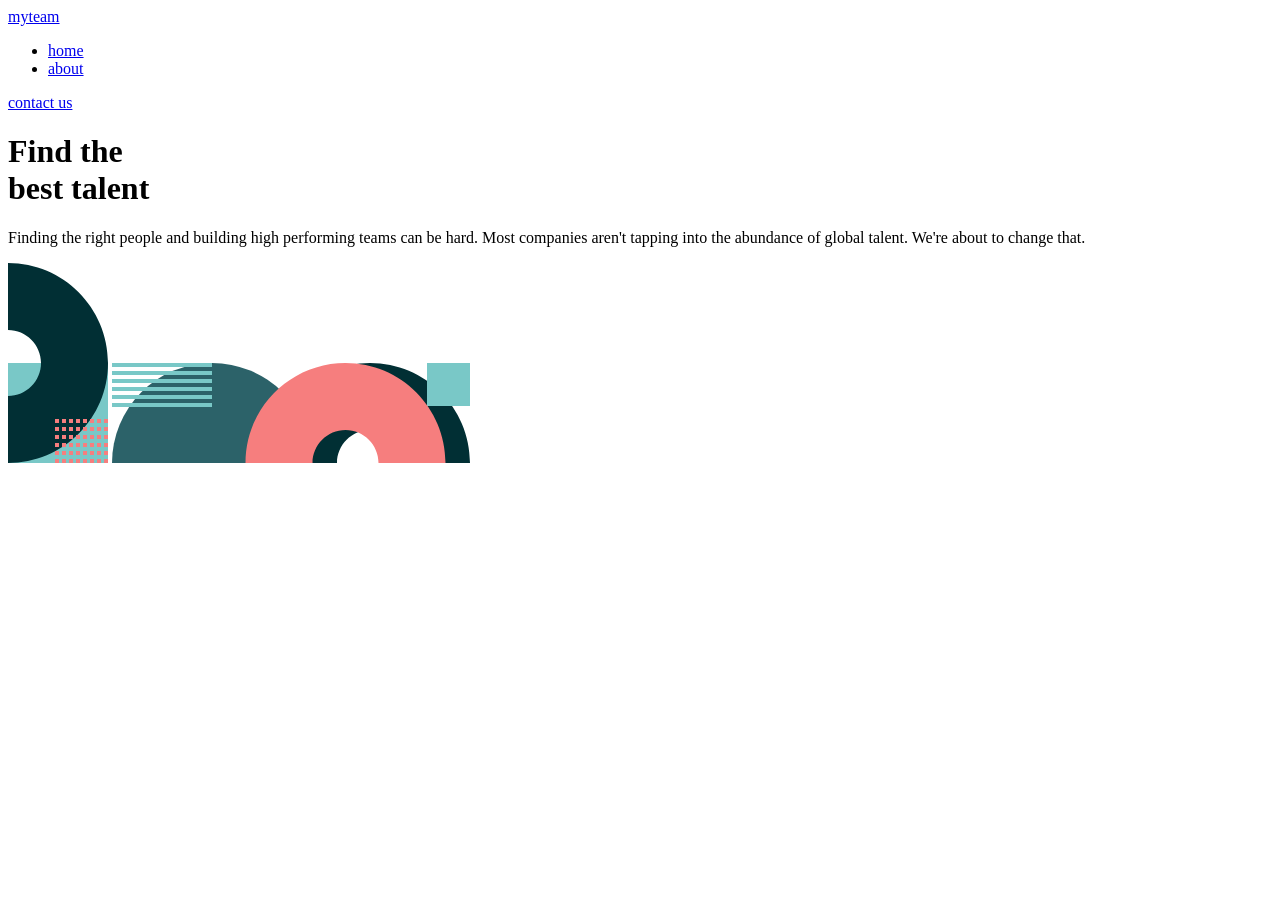
==== header.html @ 12fc6378 "Add files via upload" ====
<!DOCTYPE html>
<html lang="en">
<head>
  <meta charset="UTF-8">
  <meta name="viewport" content="width=device-width, initial-scale=1.0">
  <title>myteam — Find the best talent</title>
  <link rel="preconnect" href="https://fonts.googleapis.com">
  <link rel="preconnect" href="https://fonts.gstatic.com" crossorigin>
  <link href="https://fonts.googleapis.com/css2?family=Livvic:wght@600;700&display=swap" rel="stylesheet">
  <link rel="stylesheet" href="style.css">
</head>
<body>
  <header class="hero">
    <div class="container">
      <nav class="navbar" aria-label="Main navigation">
        <a href="#" class="logo">myteam</a>
        <ul class="nav-links">
          <li><a href="#">home</a></li>
          <li><a href="#">about</a></li>
        </ul>
        <a href="#contact" class="btn-outline">contact us</a>
      </nav>

      <div class="hero-content">
        <h1 class="hero-title">
          Find the<br>
          best <span>talent</span>
        </h1>

        <div class="hero-description">
          <div class="accent-line"></div>
          <p>
            Finding the right people and building high performing teams can be hard. Most companies aren't tapping into the abundance of global talent. We're about to change that.
          </p>
        </div>
      </div>
    </div>

    <img
      src="assets/img/header/Group_8.svg"
      alt=""
      aria-hidden="true"
      class="pattern-left"
    >
    <img
      src="assets/img/header/Group_7.svg"
      alt=""
      aria-hidden="true"
      class="pattern-bottom"
    >
  </header>
</body>
</html>
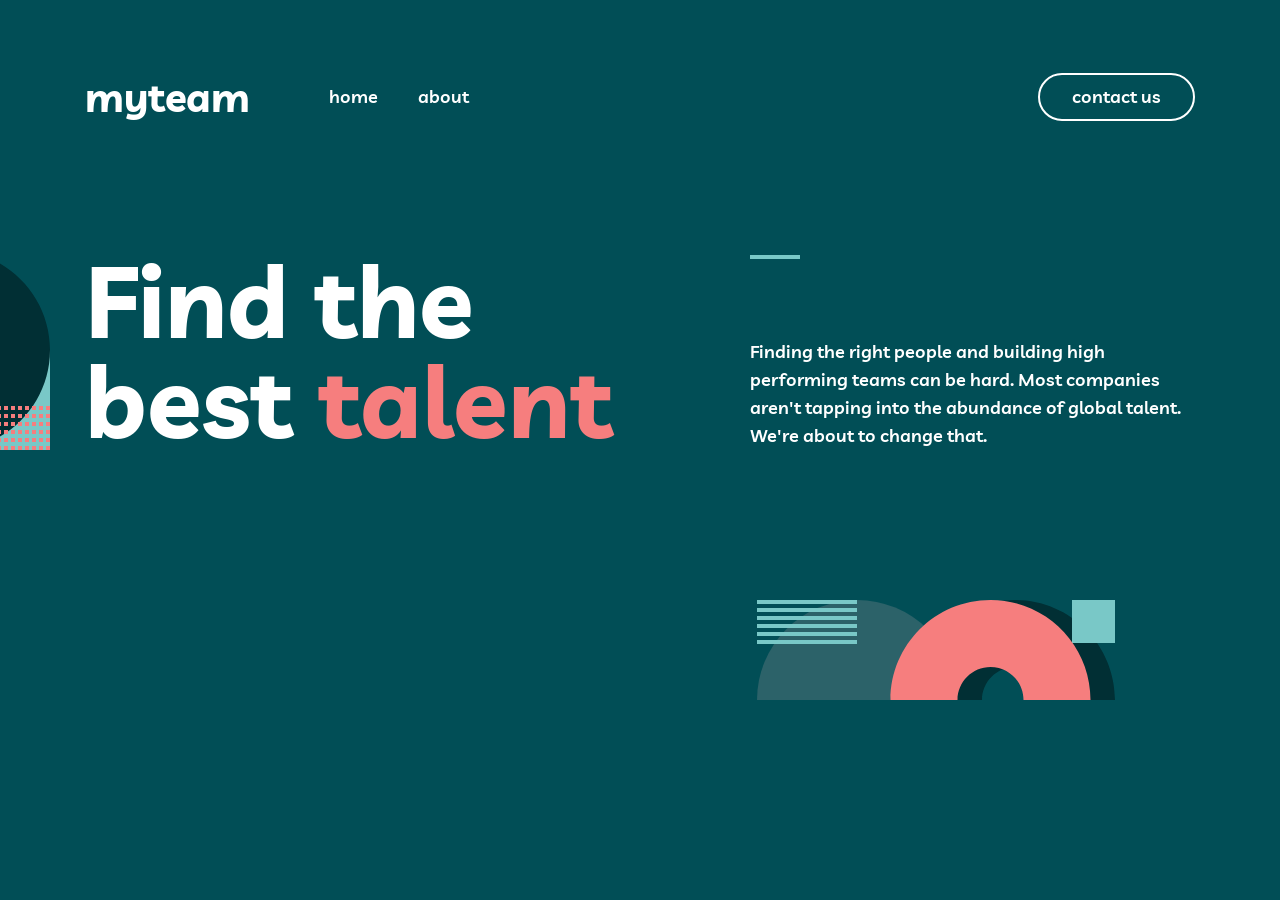
==== commit 5b5e6d44: "SG-7" ====
--- a/header.html
+++ b/header.html
@@ -1,53 +1,59 @@
-<!DOCTYPE html>
+<!doctype html>
 <html lang="en">
-<head>
-  <meta charset="UTF-8">
-  <meta name="viewport" content="width=device-width, initial-scale=1.0">
-  <title>myteam — Find the best talent</title>
-  <link rel="preconnect" href="https://fonts.googleapis.com">
-  <link rel="preconnect" href="https://fonts.gstatic.com" crossorigin>
-  <link href="https://fonts.googleapis.com/css2?family=Livvic:wght@600;700&display=swap" rel="stylesheet">
-  <link rel="stylesheet" href="style.css">
-</head>
-<body>
-  <header class="hero">
-    <div class="container">
-      <nav class="navbar" aria-label="Main navigation">
-        <a href="#" class="logo">myteam</a>
-        <ul class="nav-links">
-          <li><a href="#">home</a></li>
-          <li><a href="#">about</a></li>
-        </ul>
-        <a href="#contact" class="btn-outline">contact us</a>
-      </nav>
+  <head>
+    <meta charset="UTF-8" />
+    <meta name="viewport" content="width=device-width, initial-scale=1.0" />
+    <title>myteam — Find the best talent</title>
+    <link rel="preconnect" href="https://fonts.googleapis.com" />
+    <link rel="preconnect" href="https://fonts.gstatic.com" crossorigin />
+    <link
+      href="https://fonts.googleapis.com/css2?family=Livvic:wght@600;700&display=swap"
+      rel="stylesheet"
+    />
+    <link rel="stylesheet" href="assets/css/base.css" />
+    <link rel="stylesheet" href="assets/css/style.css" />
+  </head>
+  <body>
+    <header class="hero">
+      <div class="container">
+        <nav class="navbar" aria-label="Main navigation">
+          <a href="#" class="logo">myteam</a>
+          <ul class="nav-links">
+            <li><a href="#">home</a></li>
+            <li><a href="#">about</a></li>
+          </ul>
+          <a href="#contact" class="btn-outline">contact us</a>
+        </nav>
 
-      <div class="hero-content">
-        <h1 class="hero-title">
-          Find the<br>
-          best <span>talent</span>
-        </h1>
+        <div class="hero-content">
+          <h1 class="hero-title">
+            Find the<br />
+            best <span>talent</span>
+          </h1>
 
-        <div class="hero-description">
-          <div class="accent-line"></div>
-          <p>
-            Finding the right people and building high performing teams can be hard. Most companies aren't tapping into the abundance of global talent. We're about to change that.
-          </p>
+          <div class="hero-description">
+            <div class="accent-line"></div>
+            <p>
+              Finding the right people and building high performing teams can be
+              hard. Most companies aren't tapping into the abundance of global
+              talent. We're about to change that.
+            </p>
+          </div>
         </div>
       </div>
-    </div>
 
-    <img
-      src="assets/img/header/Group_8.svg"
-      alt=""
-      aria-hidden="true"
-      class="pattern-left"
-    >
-    <img
-      src="assets/img/header/Group_7.svg"
-      alt=""
-      aria-hidden="true"
-      class="pattern-bottom"
-    >
-  </header>
-</body>
+      <img
+        src="assets/img/header/Group_8.svg"
+        alt=""
+        aria-hidden="true"
+        class="pattern-left"
+      />
+      <img
+        src="assets/img/header/Group_7.svg"
+        alt=""
+        aria-hidden="true"
+        class="pattern-bottom"
+      />
+    </header>
+  </body>
 </html>
--- a/assets/css/base.css
+++ b/assets/css/base.css
@@ -0,0 +1,128 @@
+:root {
+  /* Primary Colors */
+  --color-midnight-green: #014e56;
+  --color-light-coral: #f67e7e;
+  --color-white: #ffffff;
+
+  /* Secondary Colors */
+  --color-rapture-blue: #79c8c7;
+  --color-police-blue: #2c6269;
+  --color-deep-jungle-green: #004047;
+  --color-sacramento-state-green: #012f34;
+  --color-dark-green: #002529;
+
+  /* Typography */
+  --font-primary: 'Livvic', sans-serif;
+  --fw-medium: 500;
+  --fw-semibold: 600;
+  --fw-bold: 700;
+
+  --fs-h1-lg: 6.25rem;    /* 100px */
+  --lh-h1-lg: 6.25rem;    /* 100px */
+
+  --fs-h1-sm: 4rem;       /* 64px */
+  --lh-h1-sm: 3.5rem;     /* 56px */
+
+  --fs-h2: 3rem;          /* 48px */
+  --lh-h2: 3rem;          /* 48px */
+
+  --fs-h3: 1.125rem;      /* 18px */
+  --lh-h3: 1.75rem;       /* 28px */
+
+  --fs-body-1: 1.125rem;  /* 18px */
+  --lh-body-1: 1.75rem;   /* 28px */
+
+  --fs-body-2: 0.9375rem; /* 15px */
+  --lh-body-2: 1.5625rem; /* 25px */
+
+  /* Spacing Scale */
+  --space-1: 0.5rem;      /* 8px */
+  --space-2: 1rem;        /* 16px */
+  --space-3: 1.5rem;      /* 24px */
+  --space-4: 2rem;        /* 32px */
+  --space-5: 2.5rem;      /* 40px */
+  --space-6: 3rem;        /* 48px */
+  --space-8: 4rem;        /* 64px */
+  --space-10: 5rem;       /* 80px */
+  --space-12: 6.25rem;    /* 100px */
+  --space-16: 8.75rem;    /* 140px */
+
+  /* Layout */
+  --container-max-width: 1110px;
+}
+
+/* CSS Reset / Normalize */
+*,
+*::before,
+*::after {
+  box-sizing: border-box;
+  margin: 0;
+  padding: 0;
+}
+
+html {
+  font-size: 16px;
+  line-height: 1.5;
+  -webkit-text-size-adjust: 100%;
+  scroll-behavior: smooth;
+}
+
+body {
+  min-height: 100vh;
+  margin: 0;
+  font-family: var(--font-primary);
+  font-size: var(--fs-body-1);
+  font-weight: var(--fw-semibold);
+  line-height: var(--lh-body-1);
+  background-color: var(--color-midnight-green);
+  color: var(--color-white);
+  -webkit-font-smoothing: antialiased;
+  -moz-osx-font-smoothing: grayscale;
+}
+
+img,
+picture,
+video,
+canvas,
+svg {
+  display: block;
+  max-width: 100%;
+  height: auto;
+}
+
+input,
+button,
+textarea,
+select {
+  font: inherit;
+  color: inherit;
+}
+
+button {
+  background: none;
+  border: none;
+}
+
+a {
+  color: inherit;
+  text-decoration: none;
+}
+
+ul,
+ol {
+  list-style: none;
+}
+
+h1,
+h2,
+h3,
+h4,
+h5,
+h6 {
+  font-weight: var(--fw-bold);
+  overflow-wrap: break-word;
+}
+
+p {
+  overflow-wrap: break-word;
+}
--- a/assets/css/style.css
+++ b/assets/css/style.css
@@ -0,0 +1,404 @@
+.container {
+  position: relative;
+  z-index: 2;
+  width: 100%;
+  max-width: var(--container-max-width, 1110px);
+  margin: 0 auto;
+}
+
+/* Header / Hero */
+.hero {
+  position: relative;
+  background-color: var(--color-midnight-green);
+  padding: 73px 0 250px;
+  overflow: hidden;
+}
+
+.navbar {
+  display: flex;
+  align-items: center;
+  margin-bottom: 129px;
+}
+
+.logo {
+  font-size: 40px;
+  font-weight: var(--fw-bold);
+  line-height: 1;
+  letter-spacing: -0.5px;
+  color: var(--color-white);
+  margin-right: 80px;
+}
+
+.nav-links {
+  display: flex;
+  align-items: center;
+  gap: 40px;
+}
+
+.nav-links a {
+  font-size: var(--fs-body-1);
+  font-weight: var(--fw-semibold);
+  line-height: var(--lh-body-1);
+  transition: color 0.2s ease;
+}
+
+.nav-links a:hover,
+.nav-links a:focus-visible {
+  color: var(--color-light-coral);
+}
+
+.btn-outline {
+  margin-left: auto;
+  display: inline-flex;
+  align-items: center;
+  justify-content: center;
+  height: 48px;
+  padding: 0 32px;
+  border: 2px solid var(--color-white);
+  border-radius: 9999px;
+  font-size: var(--fs-body-1);
+  font-weight: var(--fw-semibold);
+  line-height: 1;
+  color: var(--color-white);
+  transition: background-color 0.2s ease, color 0.2s ease;
+}
+
+.btn-outline:hover,
+.btn-outline:focus-visible {
+  background-color: var(--color-white);
+  color: var(--color-dark-green);
+}
+
+.hero-content {
+  display: flex;
+  align-items: flex-end;
+  justify-content: space-between;
+  gap: 30px;
+}
+
+.hero-title {
+  max-width: 635px;
+  font-size: var(--fs-h1-lg);
+  font-weight: var(--fw-bold);
+  line-height: var(--lh-h1-lg);
+}
+
+.hero-title span {
+  color: var(--color-light-coral);
+}
+
+.hero-description {
+  max-width: 445px;
+}
+
+.accent-line {
+  width: 50px;
+  height: 4px;
+  background-color: var(--color-rapture-blue);
+  margin-bottom: 79px;
+}
+
+.hero-description p {
+  font-size: var(--fs-body-1);
+  font-weight: var(--fw-semibold);
+  line-height: var(--lh-body-1);
+}
+
+.pattern-left {
+  position: absolute;
+  top: 250px;
+  left: -100px;
+  width: 200px;
+  height: 200px;
+  pointer-events: none;
+  z-index: 1;
+}
+
+.pattern-bottom {
+  position: absolute;
+  bottom: 0;
+  right: 165px;
+  width: 358px;
+  height: 100px;
+  pointer-events: none;
+  z-index: 1;
+}
+
+/* Meet the Directors */
+.directors {
+  position: relative;
+  width: 100%;
+  min-height: 1002px;
+  background-color: var(--color-deep-jungle-green);
+  padding: 140px 0 168px;
+  overflow: hidden;
+}
+
+.directors-title {
+  font-size: var(--fs-h2);
+  font-weight: var(--fw-bold);
+  line-height: var(--lh-h2);
+  text-align: center;
+  color: var(--color-white);
+  margin-bottom: 64px;
+}
+
+.directors-grid {
+  display: grid;
+  grid-template-columns: repeat(3, 1fr);
+  column-gap: 30px;
+  row-gap: 76px;
+}
+
+.director-card {
+  position: relative;
+  min-height: 253px;
+  background-color: var(--color-sacramento-state-green);
+  padding: 32px 24px 56px;
+  text-align: center;
+  display: flex;
+  flex-direction: column;
+  align-items: center;
+}
+
+.director-avatar {
+  width: 96px;
+  height: 96px;
+  border-radius: 50%;
+  object-fit: cover;
+  margin: 0 auto 16px;
+}
+
+.director-avatar-placeholder {
+  display: flex;
+  align-items: center;
+  justify-content: center;
+  border: 2px solid #c4fffe;
+  background-color: var(--color-midnight-green);
+  color: var(--color-rapture-blue);
+  font-size: 28px;
+  font-weight: var(--fw-bold);
+}
+
+.director-name {
+  font-size: var(--fs-h3);
+  font-weight: var(--fw-bold);
+  line-height: var(--lh-h3);
+  color: var(--color-rapture-blue);
+}
+
+.director-role {
+  font-size: var(--fs-body-2);
+  font-style: italic;
+  font-weight: var(--fw-medium);
+  line-height: var(--lh-body-2);
+  color: var(--color-white);
+}
+
+.card-back {
+  display: none;
+  padding-top: 3px;
+}
+
+.director-card.is-active .card-front {
+  display: none;
+}
+
+.director-card.is-active .card-back {
+  display: flex;
+  flex-direction: column;
+  align-items: center;
+}
+
+.director-quote {
+  max-width: 254px;
+  margin: 8px 0 24px;
+  font-size: var(--fs-body-2);
+  font-weight: var(--fw-semibold);
+  line-height: var(--lh-body-2);
+  color: var(--color-white);
+}
+
+.social-links {
+  display: flex;
+  align-items: center;
+  justify-content: center;
+  gap: 16px;
+}
+
+.social-links a {
+  color: var(--color-white);
+  display: inline-flex;
+  align-items: center;
+  justify-content: center;
+  transition: opacity 0.2s ease, color 0.2s ease;
+}
+
+.social-links a:hover,
+.social-links a:focus-visible {
+  color: var(--color-light-coral);
+  opacity: 0.85;
+}
+
+.card-toggle {
+  position: absolute;
+  left: 50%;
+  bottom: -28px;
+  transform: translateX(-50%);
+  width: 56px;
+  height: 56px;
+  border-radius: 50%;
+  cursor: pointer;
+  display: flex;
+  align-items: center;
+  justify-content: center;
+  transition: background-color 0.2s ease, transform 0.2s ease;
+}
+
+.card-toggle:hover,
+.card-toggle:focus-visible {
+  transform: translateX(-50%) scale(1.05);
+}
+
+.card-toggle .icon-plus {
+  width: 56px;
+  height: 56px;
+}
+
+.card-toggle .icon-close {
+  width: 16px;
+  height: 16px;
+  display: none;
+}
+
+.director-card.is-active .card-toggle {
+  background-color: var(--color-rapture-blue);
+}
+
+.director-card.is-active .card-toggle:hover,
+.director-card.is-active .card-toggle:focus-visible {
+  background-color: var(--color-light-coral);
+}
+
+.director-card.is-active .card-toggle .icon-plus {
+  display: none;
+}
+
+.director-card.is-active .card-toggle .icon-close {
+  display: block;
+}
+
+.directors-pattern-top {
+  position: absolute;
+  top: -25px;
+  left: 0;
+  width: 100px;
+  height: 200px;
+  pointer-events: none;
+  z-index: 1;
+}
+
+.directors-pattern-bottom {
+  position: absolute;
+  bottom: 0;
+  right: 0;
+  width: 147px;
+  height: 100px;
+  pointer-events: none;
+  z-index: 1;
+}
+
+/* Responsive */
+@media (max-width: 1180px) {
+  .container {
+    padding: 0 40px;
+  }
+}
+
+@media (max-width: 900px) {
+  .hero {
+    padding: 64px 0 256px;
+    text-align: center;
+  }
+
+  .navbar {
+    margin-bottom: 112px;
+  }
+
+  .logo {
+    margin-right: 48px;
+  }
+
+  .hero-content {
+    flex-direction: column;
+    align-items: center;
+    gap: 24px;
+  }
+
+  .hero-title {
+    font-size: var(--fs-h1-sm);
+    line-height: var(--lh-h1-sm);
+  }
+
+  .accent-line,
+  .pattern-left {
+    display: none;
+  }
+
+  .pattern-bottom {
+    right: 50%;
+    transform: translateX(50%);
+  }
+
+  .directors {
+    padding: 100px 0 128px;
+  }
+
+  .directors-title {
+    font-size: 32px;
+    line-height: 32px;
+    margin-bottom: 48px;
+  }
+
+  .directors-grid {
+    grid-template-columns: repeat(2, 1fr);
+    column-gap: 11px;
+  }
+}
+
+@media (max-width: 600px) {
+  .container {
+    padding: 0 24px;
+  }
+
+  .hero {
+    padding: 48px 0 197px;
+  }
+
+  .navbar {
+    margin-bottom: 80px;
+  }
+
+  .nav-links,
+  .btn-outline {
+    display: none;
+  }
+
+  .hero-title {
+    font-size: 40px;
+    line-height: 40px;
+  }
+
+  .directors {
+    padding: 88px 0 116px;
+  }
+
+  .directors-grid {
+    grid-template-columns: 1fr;
+    row-gap: 52px;
+  }
+
+  .directors-pattern-top {
+    top: -100px;
+  }
+}
